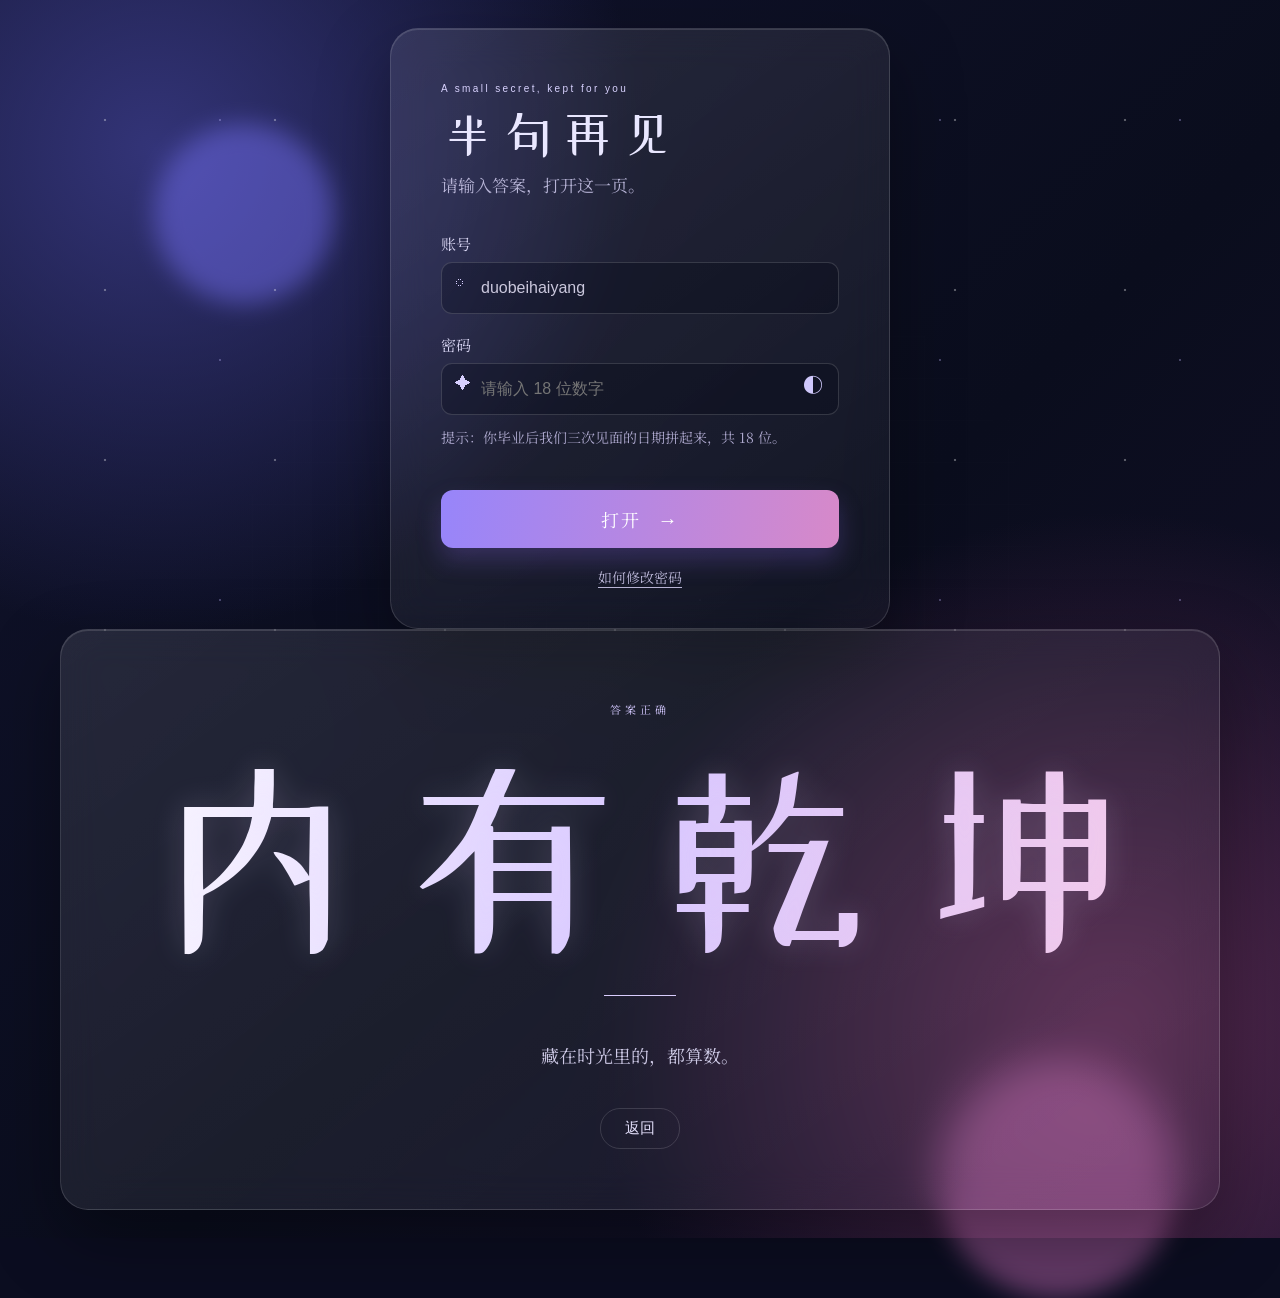
==== index.html @ 87c15528 "发布半句再见网站" ====
<!doctype html>
<html lang="zh-CN">
  <head>
    <meta charset="UTF-8" />
    <meta name="viewport" content="width=device-width, initial-scale=1.0" />
    <meta name="theme-color" content="#111225" />
    <title>半句再见</title>
    <link rel="preconnect" href="https://fonts.googleapis.com" />
    <link rel="preconnect" href="https://fonts.gstatic.com" crossorigin />
    <link href="https://fonts.googleapis.com/css2?family=Noto+Serif+SC:wght@400;500;600;700&family=ZCOOL+XiaoWei&display=swap" rel="stylesheet" />
    <link rel="stylesheet" href="style.css" />
    <style>
      .card { width: min(500px, 100%); padding: 54px 50px 40px; }
      h1 { font-size: 52px; }
      .subline { font-size: 17px; margin: 12px 0 36px; }
      label { font-size: 15px; margin: 20px 0 8px; }
      input { height: 52px; font-size: 16px; }
      .input-wrap input { font-size: 16px; }
      .hint { font-size: 14px; line-height: 1.7; }
      .enter { padding: 16px; font-size: 18px; letter-spacing: 2px; }
      .settings-trigger { font-size: 14px; }
      .reveal { width: min(1160px, 100%); min-height: 64vh; display: flex; flex-direction: column; justify-content: center; padding: 60px 24px; }
      .reveal h2 { margin: 12px 0 20px; font-size: clamp(88px, 17vw, 220px); line-height: 1.08; letter-spacing: .15em; text-indent: .15em; }
      .reveal p:not(.reveal-kicker) { font-size: 18px; }
      .reveal .line { width: 72px; margin-bottom: 28px; }
      .back { margin: 22px auto 0; padding: 10px 24px; font-size: 15px; }
      @media (max-width: 500px) { .reveal { min-height: 60vh; padding: 45px 12px; } .reveal h2 { font-size: clamp(68px, 18vw, 100px); } }
    </style>
  </head>
  <body>
    <main class="page-shell">
      <div class="orb orb-one"></div><div class="orb orb-two"></div><div class="stars" aria-hidden="true"></div>
      <section class="card" id="loginCard" aria-labelledby="pageTitle">
        <p class="eyebrow">A small secret, kept for you</p>
        <h1 id="pageTitle">半句再见</h1>
        <p class="subline">请输入答案，打开这一页。</p>
        <form id="loginForm" novalidate>
          <label for="account">账号</label>
          <div class="input-wrap"><span class="input-icon">◌</span><input id="account" autocomplete="username" value="duobeihaiyang" readonly /></div>
          <label for="password">密码</label>
          <div class="input-wrap"><span class="input-icon">✦</span><input id="password" type="password" inputmode="numeric" autocomplete="current-password" placeholder="请输入 18 位数字" maxlength="18" required /><button class="eye" type="button" id="togglePassword" aria-label="显示密码">◐</button></div>
          <p class="hint">提示：你毕业后我们三次见面的日期拼起来，共 18 位。</p>
          <p class="error" id="error" aria-live="polite"></p>
          <button class="enter" type="submit">打开 <span>→</span></button>
        </form>
        <button class="settings-trigger" id="settingsTrigger" type="button">如何修改密码</button>
      </section>
      <section class="reveal hidden" id="reveal" aria-live="polite">
        <p class="reveal-kicker">答案正确</p>
        <h2>内有乾坤</h2>
        <div class="line"></div>
        <p>藏在时光里的，都算数。</p>
        <button class="back" id="back" type="button">返回</button>
      </section>
      <dialog id="settingsDialog">
        <form id="settingsForm" method="dialog">
          <button class="close" id="closeSettings" type="button" aria-label="关闭">×</button>
          <p class="eyebrow">PASSWORD SETTINGS</p>
          <h2>全网更新密码</h2>
          <p class="dialog-copy">此网站从 GitHub 的 <code>password-config.json</code> 读取密码。修改该文件并提交后，所有访客刷新页面都会读取新的密码。</p>
          <ol class="dialog-copy"><li>打开仓库中的 <code>password-config.json</code>。</li><li>点击编辑图标，将 <code>password</code> 后的值改为新密码。</li><li>点击 “Commit changes”。</li></ol>
          <p class="local-note">GitHub Pages 通常约 1 分钟完成部署，随后全网同步。</p>
        </form>
      </dialog>
    </main>
    <script src="app.js"></script>
  </body>
</html>
---- style.css ----
:root{--ink:#e9e7ff;--muted:#b7b4d6;--glass:rgba(20,21,52,.58);--stroke:rgba(255,255,255,.14);--violet:#a998ff;--pink:#f1b5df}*{box-sizing:border-box}body{margin:0;min-height:100vh;color:var(--ink);font-family:"Noto Serif SC",serif;background:#0b0d20;overflow:hidden}.page-shell{min-height:100vh;display:grid;place-items:center;position:relative;padding:28px;background:radial-gradient(circle at 12% 12%,#333478 0,transparent 31%),radial-gradient(circle at 87% 83%,#572950 0,transparent 34%),linear-gradient(135deg,#11132d,#0a0d1d 56%,#15102a)}.page-shell:before{content:"";position:absolute;inset:0;opacity:.32;background-image:linear-gradient(rgba(255,255,255,.035) 1px,transparent 1px),linear-gradient(90deg,rgba(255,255,255,.035) 1px,transparent 1px);background-size:42px 42px;mask-image:radial-gradient(ellipse at center,black,transparent 74%)}.stars{position:absolute;inset:0;background-image:radial-gradient(#fff 1px,transparent 1.6px),radial-gradient(#c2b9ff 1px,transparent 1.5px);background-position:20px 35px,100px 0;background-size:170px 170px,240px 240px;opacity:.32;animation:drift 20s linear infinite}.orb{position:absolute;border-radius:50%;filter:blur(12px);opacity:.45;animation:float 10s ease-in-out infinite}.orb-one{height:180px;width:180px;background:#7873fa;top:10%;left:12%}.orb-two{height:240px;width:240px;background:#cb6eb9;bottom:-60px;right:8%;animation-delay:-5s}.card,.reveal{position:relative;z-index:1;width:min(440px,100%);padding:48px 44px 34px;border:1px solid var(--stroke);border-radius:28px;background:linear-gradient(145deg,rgba(255,255,255,.1),rgba(255,255,255,.035));box-shadow:0 28px 70px rgba(0,0,0,.35),inset 0 1px rgba(255,255,255,.13);backdrop-filter:blur(19px);animation:appear .7s ease both}.eyebrow{margin:0 0 14px;color:#d9d3ff;font-family:Arial,sans-serif;font-size:10px;letter-spacing:2.4px}h1,h2{font-family:"ZCOOL XiaoWei","Noto Serif SC",serif;font-weight:400;letter-spacing:7px}h1{font-size:39px;margin:0}.subline{color:var(--muted);font-size:14px;margin:9px 0 33px}label{display:block;margin:18px 0 7px;color:#dcd9f6;font-size:13px}.input-wrap{position:relative}.input-icon{position:absolute;left:14px;top:12px;color:#d7cfff;font-family:Arial}input{width:100%;height:46px;border:1px solid rgba(255,255,255,.15);border-radius:11px;background:rgba(2,4,19,.28);padding:0 16px;color:#fff;font:14px Arial,sans-serif;outline:none;transition:.2s}.input-wrap input{padding-left:39px;padding-right:42px}input:focus{border-color:#b6aaff;box-shadow:0 0 0 4px rgba(169,152,255,.16)}input[readonly]{color:#cbc8dd}.eye{position:absolute;right:10px;top:8px;border:0;background:transparent;color:#cfc8fb;font-size:20px;cursor:pointer}.hint{margin:11px 0 5px;color:#aea9ce;font-size:12px;line-height:1.65}.error{height:17px;margin:7px 0 3px;color:#ffc5d9;font:12px Arial,sans-serif}.enter{width:100%;margin-top:13px;padding:14px 16px;border:0;border-radius:12px;background:linear-gradient(100deg,#9785fa,#d789c9);box-shadow:0 12px 25px rgba(139,105,235,.25);color:#fff;font-family:"Noto Serif SC",serif;font-size:15px;letter-spacing:1px;cursor:pointer;transition:transform .2s,filter .2s}.enter:hover{filter:brightness(1.1);transform:translateY(-2px)}.enter span{margin-left:10px;font:20px Arial}.settings-trigger{display:block;margin:18px auto 0;border:0;background:transparent;color:#b9b5d6;font:12px "Noto Serif SC",serif;cursor:pointer;text-decoration:underline;text-underline-offset:4px}.reveal{text-align:center;padding:75px 40px}.reveal-kicker{color:#d4c9ff;letter-spacing:4px;font-size:11px}.reveal h2{margin:12px 0 17px;font-size:58px;letter-spacing:12px;text-indent:12px;background:linear-gradient(100deg,#fff,#d8c8ff,#f7c9e7);-webkit-background-clip:text;background-clip:text;color:transparent;text-shadow:0 0 32px rgba(230,211,255,.2)}.reveal .line{width:48px;height:1px;background:#d9cdfd;margin:0 auto 22px}.reveal p:not(.reveal-kicker){color:#cdc9e5;font-size:14px}.back{margin-top:15px;border:1px solid var(--stroke);border-radius:20px;padding:8px 20px;background:transparent;color:#e4e0fb;cursor:pointer}.hidden{display:none}dialog{width:min(410px,calc(100% - 32px));border:1px solid var(--stroke);border-radius:24px;background:#191a3a;color:var(--ink);box-shadow:0 25px 70px #0008;padding:34px}dialog::backdrop{background:#050512aa;backdrop-filter:blur(5px)}dialog h2{margin:5px 0 8px;font-size:28px}.dialog-copy,.local-note{font-size:12px;color:var(--muted);line-height:1.6}.local-note{text-align:center;margin:14px 0 0}.close{position:absolute;right:16px;top:10px;border:0;background:transparent;color:#fff;font-size:27px;cursor:pointer}@keyframes float{50%{transform:translate(18px,-24px) scale(1.13)}}@keyframes drift{to{transform:translateY(-80px)}}@keyframes appear{from{opacity:0;transform:translateY(18px) scale(.98)}to{opacity:1;transform:none}}@media(max-width:500px){.card{padding:40px 27px 28px}.reveal{padding:60px 20px}.reveal h2{font-size:47px}}
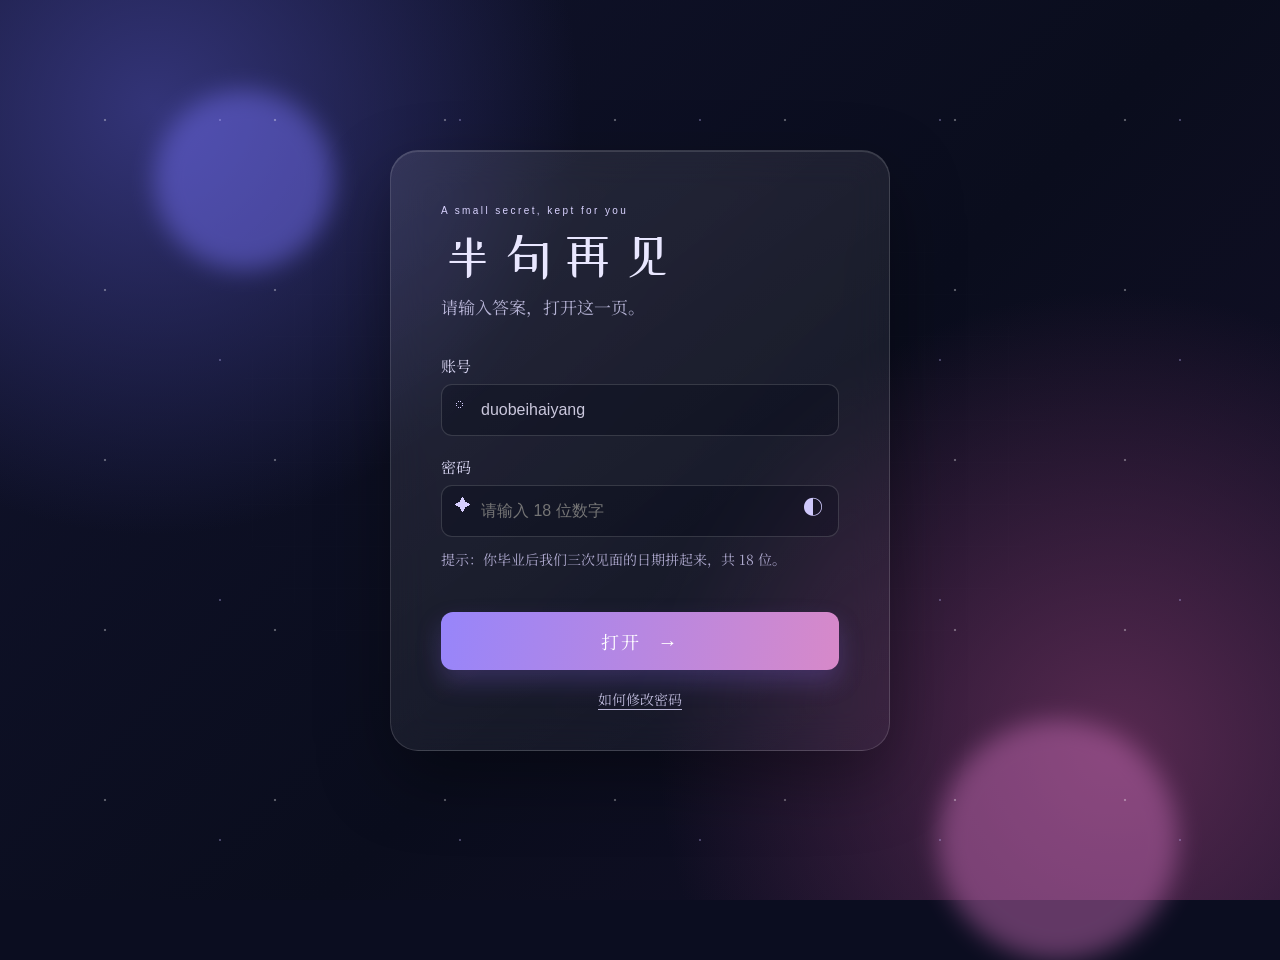
==== commit e7c1675b: "Update index.html" ====
--- a/index.html
+++ b/index.html
@@ -45,13 +45,6 @@
         </form>
         <button class="settings-trigger" id="settingsTrigger" type="button">如何修改密码</button>
       </section>
-      <section class="reveal hidden" id="reveal" aria-live="polite">
-        <p class="reveal-kicker">答案正确</p>
-        <h2>内有乾坤</h2>
-        <div class="line"></div>
-        <p>藏在时光里的，都算数。</p>
-        <button class="back" id="back" type="button">返回</button>
-      </section>
       <dialog id="settingsDialog">
         <form id="settingsForm" method="dialog">
           <button class="close" id="closeSettings" type="button" aria-label="关闭">×</button>
@@ -66,3 +59,4 @@
     <script src="app.js"></script>
   </body>
 </html>
+
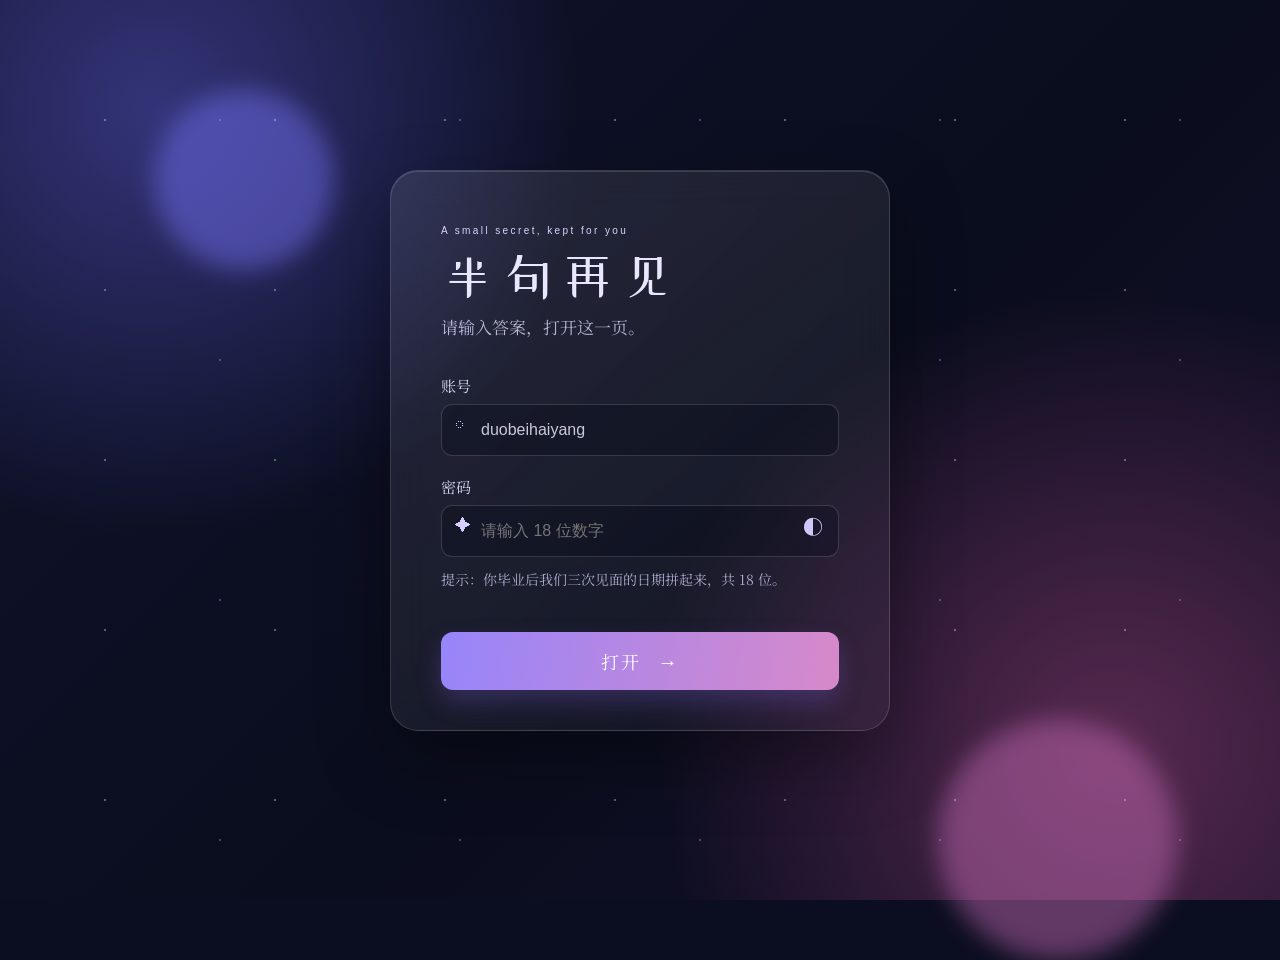
==== commit 33acdc02: "Update index.html" ====
--- a/index.html
+++ b/index.html
@@ -43,20 +43,9 @@
           <p class="error" id="error" aria-live="polite"></p>
           <button class="enter" type="submit">打开 <span>→</span></button>
         </form>
-        <button class="settings-trigger" id="settingsTrigger" type="button">如何修改密码</button>
       </section>
-      <dialog id="settingsDialog">
-        <form id="settingsForm" method="dialog">
-          <button class="close" id="closeSettings" type="button" aria-label="关闭">×</button>
-          <p class="eyebrow">PASSWORD SETTINGS</p>
-          <h2>全网更新密码</h2>
-          <p class="dialog-copy">此网站从 GitHub 的 <code>password-config.json</code> 读取密码。修改该文件并提交后，所有访客刷新页面都会读取新的密码。</p>
-          <ol class="dialog-copy"><li>打开仓库中的 <code>password-config.json</code>。</li><li>点击编辑图标，将 <code>password</code> 后的值改为新密码。</li><li>点击 “Commit changes”。</li></ol>
-          <p class="local-note">GitHub Pages 通常约 1 分钟完成部署，随后全网同步。</p>
-        </form>
-      </dialog>
     </main>
-    <script src="app.js"></script>
+    <script src="app.js?v=3"></script>
   </body>
 </html>
 
